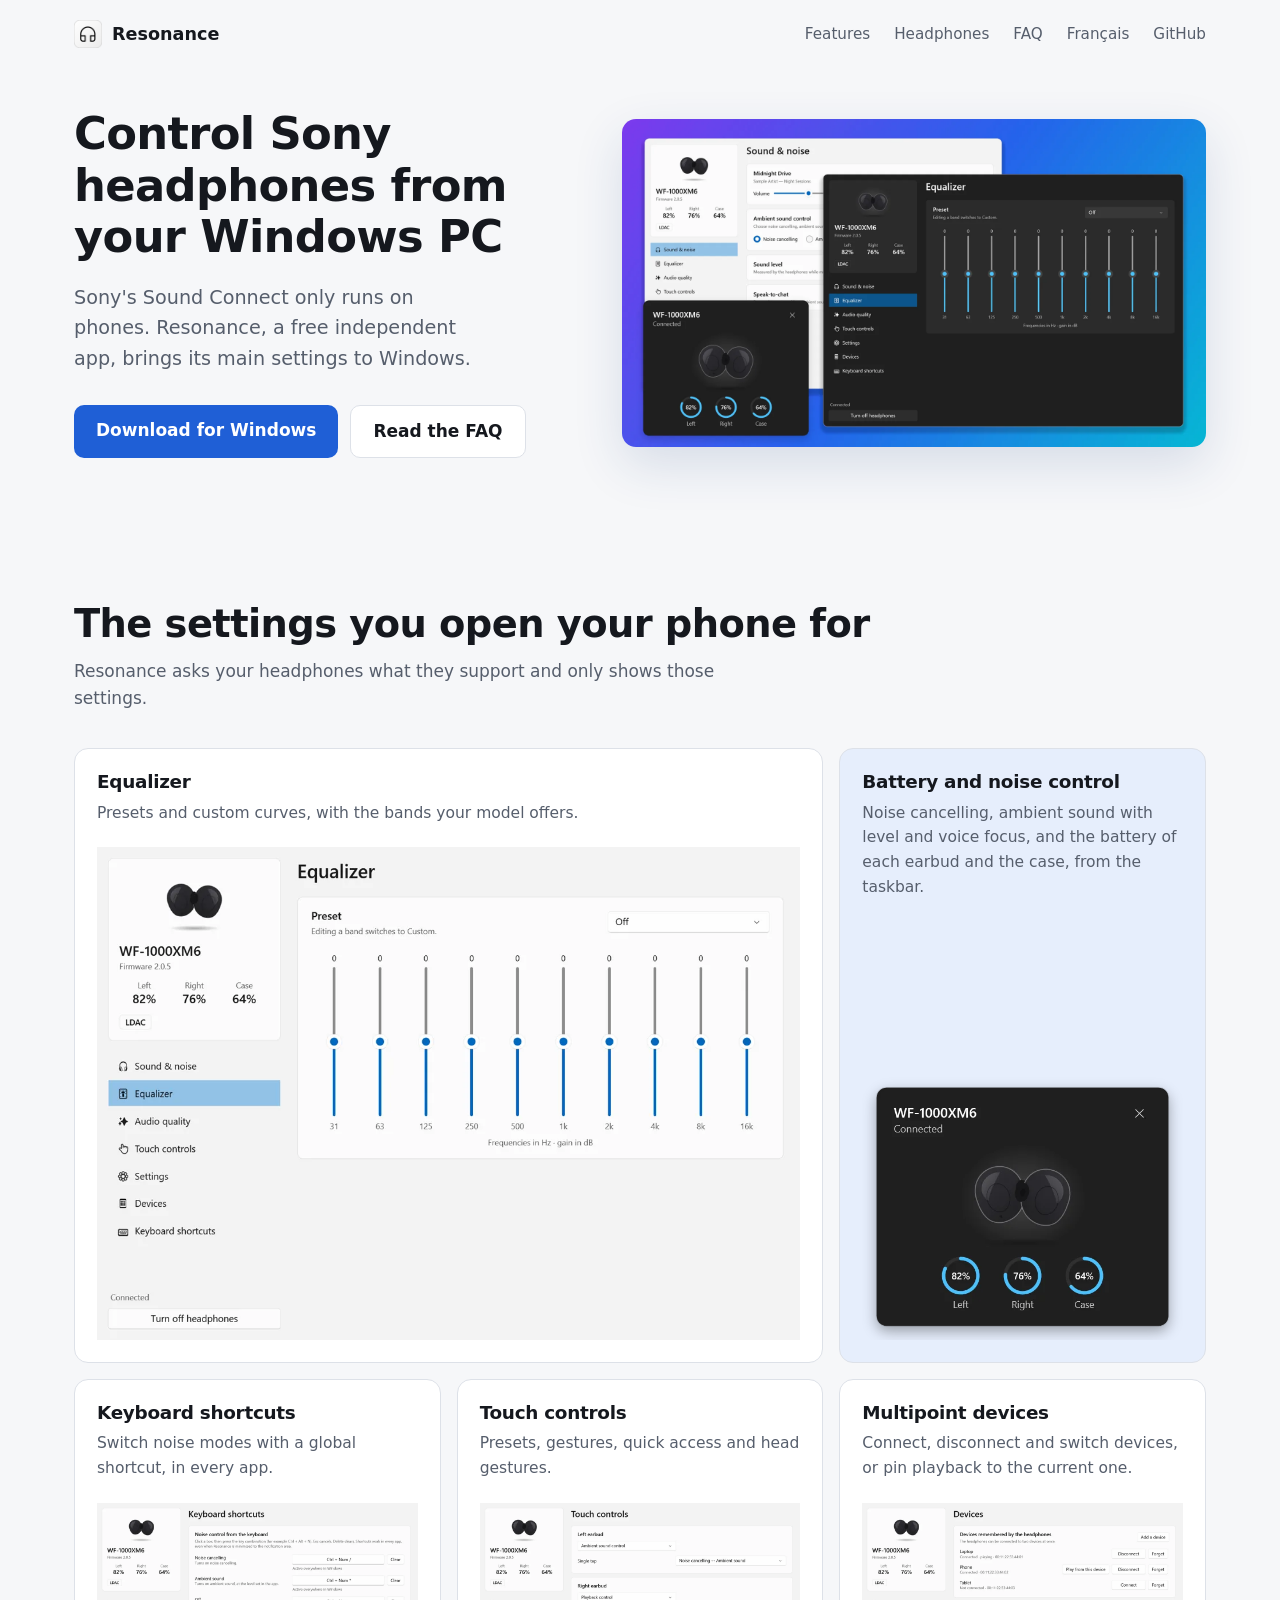
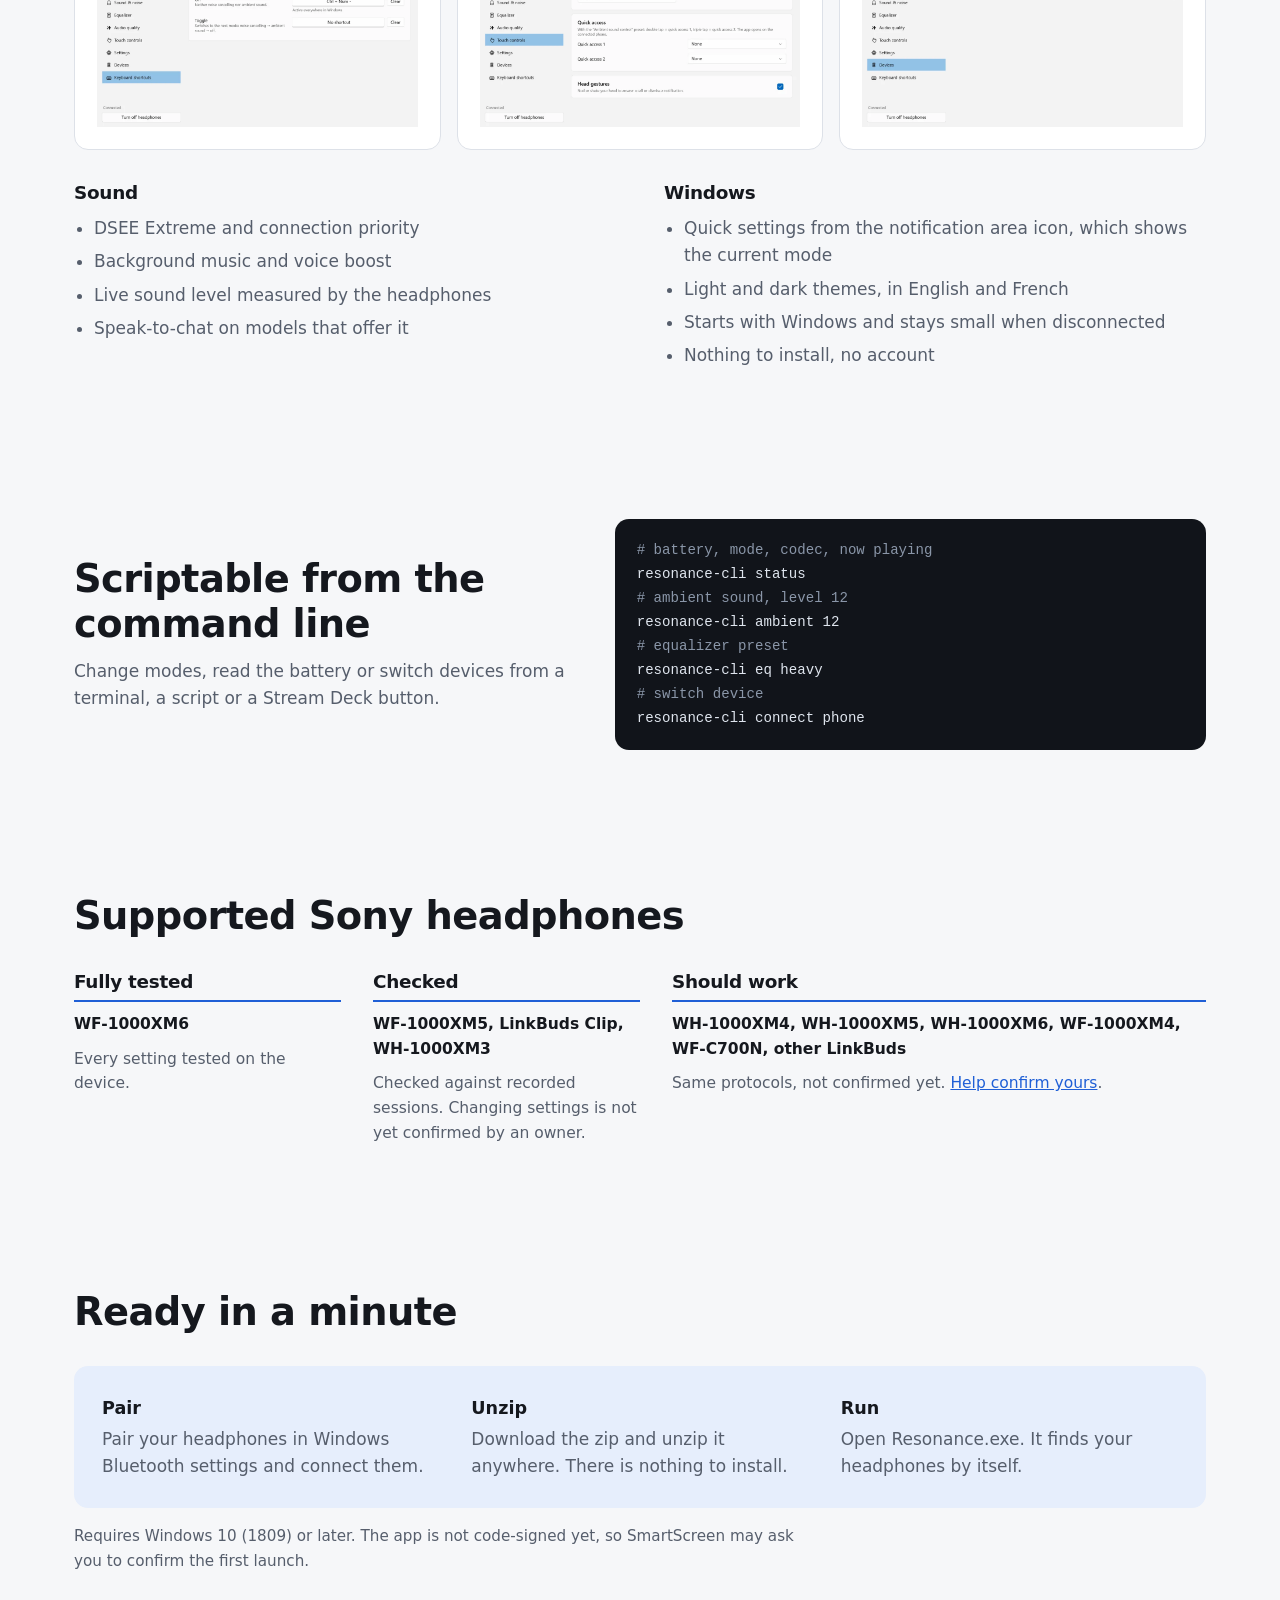
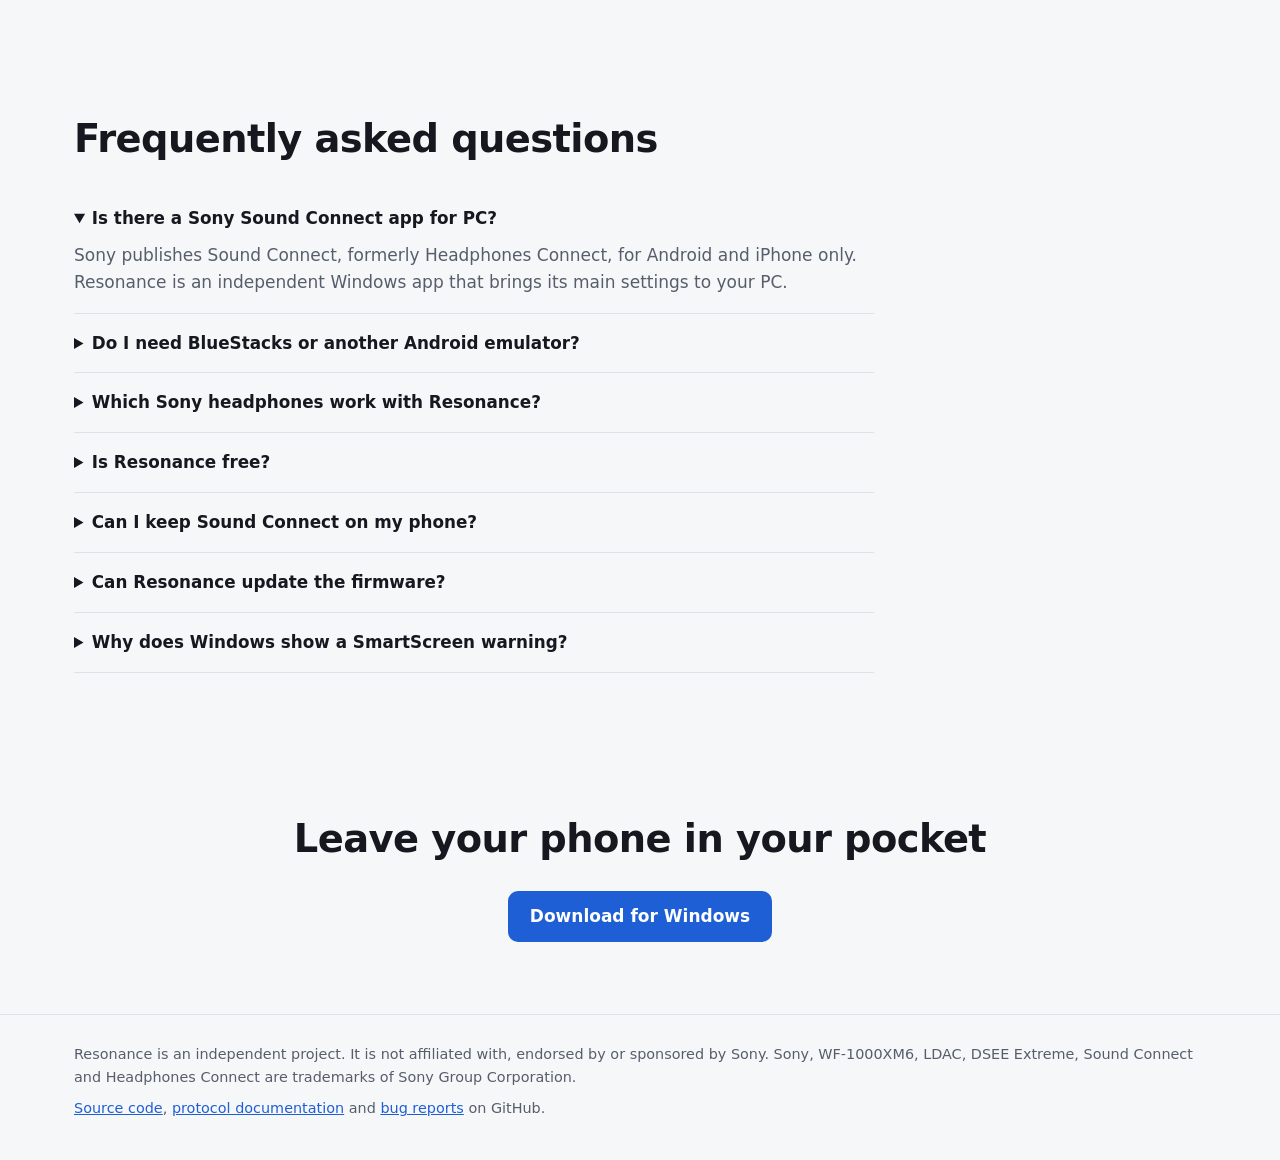
==== site/index.html @ 75f2cf94 "Add a website and answer common searches in the README Publish site/ with GitHub Pages: English and " ====
<!doctype html>
<html lang="en">
<head>
<meta charset="utf-8">
<meta name="viewport" content="width=device-width, initial-scale=1">
<title>Resonance: Sony Sound Connect alternative for Windows PC</title>
<meta name="description" content="Sony Sound Connect on PC: Resonance is a free, independent Windows app for WH-1000XM and WF-1000XM headphones. Noise cancelling, EQ, battery. No emulator.">
<link rel="canonical" href="https://firewall-code.github.io/Resonance-for-Sound-Connect/">
<link rel="alternate" hreflang="en" href="https://firewall-code.github.io/Resonance-for-Sound-Connect/">
<link rel="alternate" hreflang="fr" href="https://firewall-code.github.io/Resonance-for-Sound-Connect/fr/">
<link rel="alternate" hreflang="x-default" href="https://firewall-code.github.io/Resonance-for-Sound-Connect/">
<link rel="icon" href="favicon.ico">
<link rel="stylesheet" href="style.css">
<link rel="preload" as="image" href="images/hero.webp" fetchpriority="high">
<meta property="og:type" content="website">
<meta property="og:site_name" content="Resonance">
<meta property="og:title" content="Resonance: control Sony headphones from Windows">
<meta property="og:description" content="Sound Connect only runs on phones. Resonance brings noise cancelling, equalizer and battery to Windows. Free, independent, no emulator.">
<meta property="og:url" content="https://firewall-code.github.io/Resonance-for-Sound-Connect/">
<meta property="og:image" content="https://firewall-code.github.io/Resonance-for-Sound-Connect/images/social.png">
<meta property="og:image:width" content="1280">
<meta property="og:image:height" content="640">
<meta name="twitter:card" content="summary_large_image">
<script type="application/ld+json">
{
  "@context": "https://schema.org",
  "@type": "SoftwareApplication",
  "name": "Resonance",
  "alternateName": "Resonance for Sound Connect",
  "description": "Free, independent Windows app to control Sony headphones: noise cancelling, ambient sound, equalizer, battery, touch controls, keyboard shortcuts and a command line. Not affiliated with Sony.",
  "applicationCategory": "MultimediaApplication",
  "operatingSystem": "Windows 10, Windows 11",
  "url": "https://firewall-code.github.io/Resonance-for-Sound-Connect/",
  "downloadUrl": "https://github.com/FireWall-code/Resonance-for-Sound-Connect/releases/latest/download/Resonance-win-x64.zip",
  "screenshot": "https://firewall-code.github.io/Resonance-for-Sound-Connect/images/hero.webp",
  "license": "https://polyformproject.org/licenses/noncommercial/1.0.0/",
  "offers": { "@type": "Offer", "price": "0", "priceCurrency": "USD" }
}
</script>
<script type="application/ld+json">
{
  "@context": "https://schema.org",
  "@type": "FAQPage",
  "mainEntity": [
    { "@type": "Question", "name": "Is there a Sony Sound Connect app for PC?", "acceptedAnswer": { "@type": "Answer", "text": "Sony publishes Sound Connect, formerly Headphones Connect, for Android and iPhone only. Resonance is an independent Windows app that brings its main settings to your PC." } },
    { "@type": "Question", "name": "Do I need BlueStacks or another Android emulator?", "acceptedAnswer": { "@type": "Answer", "text": "No. Resonance is a native Windows app that talks to the headphones over Bluetooth. You do not need an emulator, a phone or a Sony account." } },
    { "@type": "Question", "name": "Which Sony headphones work with Resonance?", "acceptedAnswer": { "@type": "Answer", "text": "Every setting has been tested on the WF-1000XM6. The WF-1000XM5, LinkBuds Clip and WH-1000XM3 were checked against recorded sessions. The WH-1000XM4, WH-1000XM5, WH-1000XM6, WF-1000XM4, WF-C700N and other LinkBuds use the same protocols and should work, but are not confirmed yet." } },
    { "@type": "Question", "name": "Is Resonance free?", "acceptedAnswer": { "@type": "Answer", "text": "Yes, for personal and other noncommercial use, under the PolyForm Noncommercial License 1.0.0. The source code is public on GitHub. Commercial use needs the author's permission." } },
    { "@type": "Question", "name": "Can I keep Sound Connect on my phone?", "acceptedAnswer": { "@type": "Answer", "text": "Yes. Headphones accept one control app at a time, so Resonance lets go of them after a few minutes without use and takes them back when you need it. You can also hand them to the phone right away." } },
    { "@type": "Question", "name": "Can Resonance update the firmware?", "acceptedAnswer": { "@type": "Answer", "text": "No. Firmware files come from Sony's servers, so keep using the phone app for updates." } },
    { "@type": "Question", "name": "Why does Windows show a SmartScreen warning?", "acceptedAnswer": { "@type": "Answer", "text": "The app is not code-signed yet. Choose More info, then Run anyway. The source code and the build workflow are public on GitHub." } }
  ]
}
</script>
</head>
<body>
<header class="wrap">
  <nav aria-label="Main">
    <a class="brand" href="./"><img src="favicon.ico" width="28" height="28" alt="">Resonance</a>
    <a class="hide" href="#features">Features</a>
    <a class="hide" href="#headphones">Headphones</a>
    <a class="hide" href="#faq">FAQ</a>
    <a href="fr/" hreflang="fr" lang="fr">Français</a>
    <a href="https://github.com/FireWall-code/Resonance-for-Sound-Connect">GitHub</a>
  </nav>
</header>

<main>
  <div class="wrap hero">
    <div>
      <h1>Control Sony headphones from your Windows PC</h1>
      <p>Sony's Sound Connect only runs on phones. Resonance, a free independent app, brings its main settings to Windows.</p>
      <div class="actions">
        <a class="btn primary" href="https://github.com/FireWall-code/Resonance-for-Sound-Connect/releases/latest/download/Resonance-win-x64.zip">Download for Windows</a>
        <a class="btn secondary" href="#faq">Read the FAQ</a>
      </div>
    </div>
    <img src="images/hero.webp" width="1600" height="898" fetchpriority="high" alt="Resonance for Windows in light and dark themes, showing battery levels, noise cancelling and the connection card for Sony earbuds">
  </div>

  <section id="features">
    <div class="wrap">
      <h2>The settings you open your phone for</h2>
      <p>Resonance asks your headphones what they support and only shows those settings.</p>
      <div class="bento">
        <div class="cell wide">
          <h3>Equalizer</h3>
          <p>Presets and custom curves, with the bands your model offers.</p>
          <picture>
            <source media="(prefers-color-scheme: dark)" srcset="images/equalizer-dark.webp">
            <img src="images/equalizer-light.webp" width="1100" height="770" loading="lazy" alt="Resonance equalizer page with presets and frequency bands">
          </picture>
        </div>
        <div class="cell side">
          <h3>Battery and noise control</h3>
          <p>Noise cancelling, ambient sound with level and voice focus, and the battery of each earbud and the case, from the taskbar.</p>
          <img src="images/card.webp" width="561" height="467" loading="lazy" alt="Connection card showing the battery of the left earbud, right earbud and case">
        </div>
        <div class="cell third">
          <h3>Keyboard shortcuts</h3>
          <p>Switch noise modes with a global shortcut, in every app.</p>
          <picture>
            <source media="(prefers-color-scheme: dark)" srcset="images/shortcuts-dark.webp">
            <img src="images/shortcuts-light.webp" width="1100" height="770" loading="lazy" alt="Global keyboard shortcuts page for noise cancelling and ambient sound">
          </picture>
        </div>
        <div class="cell third">
          <h3>Touch controls</h3>
          <p>Presets, gestures, quick access and head gestures.</p>
          <picture>
            <source media="(prefers-color-scheme: dark)" srcset="images/touch-dark.webp">
            <img src="images/touch-light.webp" width="1100" height="770" loading="lazy" alt="Touch controls page for customizing earbud gestures">
          </picture>
        </div>
        <div class="cell third">
          <h3>Multipoint devices</h3>
          <p>Connect, disconnect and switch devices, or pin playback to the current one.</p>
          <picture>
            <source media="(prefers-color-scheme: dark)" srcset="images/devices-dark.webp">
            <img src="images/devices-light.webp" width="1100" height="770" loading="lazy" alt="Devices page listing the phone and laptop paired with the headphones">
          </picture>
        </div>
      </div>
      <div class="groups">
        <div>
          <h3>Sound</h3>
          <ul>
            <li>DSEE Extreme and connection priority</li>
            <li>Background music and voice boost</li>
            <li>Live sound level measured by the headphones</li>
            <li>Speak-to-chat on models that offer it</li>
          </ul>
        </div>
        <div>
          <h3>Windows</h3>
          <ul>
            <li>Quick settings from the notification area icon, which shows the current mode</li>
            <li>Light and dark themes, in English and French</li>
            <li>Starts with Windows and stays small when disconnected</li>
            <li>Nothing to install, no account</li>
          </ul>
        </div>
      </div>
    </div>
  </section>

  <section>
    <div class="wrap split">
      <div>
        <h2>Scriptable from the command line</h2>
        <p>Change modes, read the battery or switch devices from a terminal, a script or a Stream Deck button.</p>
      </div>
<pre><code><span class="c"># battery, mode, codec, now playing</span>
resonance-cli status
<span class="c"># ambient sound, level 12</span>
resonance-cli ambient 12
<span class="c"># equalizer preset</span>
resonance-cli eq heavy
<span class="c"># switch device</span>
resonance-cli connect phone</code></pre>
    </div>
  </section>

  <section id="headphones">
    <div class="wrap">
      <h2>Supported Sony headphones</h2>
      <div class="models">
        <div>
          <h3>Fully tested</h3>
          <p><strong>WF-1000XM6</strong></p>
          <p>Every setting tested on the device.</p>
        </div>
        <div>
          <h3>Checked</h3>
          <p><strong>WF-1000XM5, LinkBuds Clip, WH-1000XM3</strong></p>
          <p>Checked against recorded sessions. Changing settings is not yet confirmed by an owner.</p>
        </div>
        <div>
          <h3>Should work</h3>
          <p><strong>WH-1000XM4, WH-1000XM5, WH-1000XM6, WF-1000XM4, WF-C700N, other LinkBuds</strong></p>
          <p>Same protocols, not confirmed yet. <a href="https://github.com/FireWall-code/Resonance-for-Sound-Connect/blob/main/CONTRIBUTING.md#add-support-for-your-headphones">Help confirm yours</a>.</p>
        </div>
      </div>
    </div>
  </section>

  <section id="install">
    <div class="wrap">
      <h2>Ready in a minute</h2>
      <ol class="steps">
        <li><b>Pair</b>Pair your headphones in Windows Bluetooth settings and connect them.</li>
        <li><b>Unzip</b>Download the zip and unzip it anywhere. There is nothing to install.</li>
        <li><b>Run</b>Open Resonance.exe. It finds your headphones by itself.</li>
      </ol>
      <p class="note">Requires Windows 10 (1809) or later. The app is not code-signed yet, so SmartScreen may ask you to confirm the first launch.</p>
    </div>
  </section>

  <section id="faq">
    <div class="wrap">
      <h2>Frequently asked questions</h2>
      <div class="faq">
        <details open><summary>Is there a Sony Sound Connect app for PC?</summary><p>Sony publishes Sound Connect, formerly Headphones Connect, for Android and iPhone only. Resonance is an independent Windows app that brings its main settings to your PC.</p></details>
        <details><summary>Do I need BlueStacks or another Android emulator?</summary><p>No. Resonance is a native Windows app that talks to the headphones over Bluetooth. You do not need an emulator, a phone or a Sony account.</p></details>
        <details><summary>Which Sony headphones work with Resonance?</summary><p>Every setting has been tested on the WF-1000XM6. The WF-1000XM5, LinkBuds Clip and WH-1000XM3 were checked against recorded sessions. The WH-1000XM4, WH-1000XM5, WH-1000XM6, WF-1000XM4, WF-C700N and other LinkBuds use the same protocols and should work, but are not confirmed yet.</p></details>
        <details><summary>Is Resonance free?</summary><p>Yes, for personal and other noncommercial use, under the <a href="https://polyformproject.org/licenses/noncommercial/1.0.0/">PolyForm Noncommercial License 1.0.0</a>. The source code is public on GitHub. Commercial use needs the author's permission.</p></details>
        <details><summary>Can I keep Sound Connect on my phone?</summary><p>Yes. Headphones accept one control app at a time, so Resonance lets go of them after a few minutes without use and takes them back when you need it. You can also hand them to the phone right away.</p></details>
        <details><summary>Can Resonance update the firmware?</summary><p>No. Firmware files come from Sony's servers, so keep using the phone app for updates.</p></details>
        <details><summary>Why does Windows show a SmartScreen warning?</summary><p>The app is not code-signed yet. Choose More info, then Run anyway. The source code and the build workflow are public on GitHub.</p></details>
      </div>
    </div>
  </section>

  <div class="wrap end">
    <h2>Leave your phone in your pocket</h2>
    <div class="actions">
      <a class="btn primary" href="https://github.com/FireWall-code/Resonance-for-Sound-Connect/releases/latest/download/Resonance-win-x64.zip">Download for Windows</a>
    </div>
  </div>
</main>

<footer>
  <div class="wrap">
    <p>Resonance is an independent project. It is not affiliated with, endorsed by or sponsored by Sony. Sony, WF-1000XM6, LDAC, DSEE Extreme, Sound Connect and Headphones Connect are trademarks of Sony Group Corporation.</p>
    <p><a href="https://github.com/FireWall-code/Resonance-for-Sound-Connect">Source code</a>, <a href="https://github.com/FireWall-code/Resonance-for-Sound-Connect/blob/main/docs/PROTOCOL.md">protocol documentation</a> and <a href="https://github.com/FireWall-code/Resonance-for-Sound-Connect/issues">bug reports</a> on GitHub.</p>
  </div>
</footer>
</body>
</html>
---- site/style.css ----
/* Resonance landing page. No web fonts and no scripts, so it loads at once and every word is indexable. */
:root {
  color-scheme: light dark;
  --bg: #f6f7f9;
  --surface: #ffffff;
  --tint: #e6eefc;
  --text: #15181e;
  --muted: #565e6c;
  --line: #dde1e8;
  --accent: #1f5fd6;
  --on-accent: #ffffff;
  --radius: 14px;
  --shadow: 0 18px 50px rgb(31 66 130 / 0.14);
}
@media (prefers-color-scheme: dark) {
  :root {
    --bg: #101216;
    --surface: #181b21;
    --tint: #18253c;
    --text: #eef0f4;
    --muted: #a3abb8;
    --line: #2b3038;
    --accent: #7fb0ff;
    --on-accent: #0c1420;
    --shadow: 0 18px 50px rgb(0 0 0 / 0.45);
  }
}
* { box-sizing: border-box; }
html { scroll-behavior: smooth; }
body {
  margin: 0;
  background: var(--bg);
  color: var(--text);
  font: 17px/1.6 "Segoe UI Variable Text", "Segoe UI", system-ui, -apple-system, "Helvetica Neue", Arial, sans-serif;
}
img { display: block; max-width: 100%; height: auto; }
a { color: var(--accent); }
h1, h2, h3 { font-family: "Segoe UI Variable Display", "Segoe UI", system-ui, -apple-system, Arial, sans-serif; line-height: 1.15; letter-spacing: -0.015em; margin: 0; }
h1 { font-size: clamp(2.1rem, 3.5vw, 3rem); font-weight: 650; }
h2 { font-size: clamp(1.7rem, 3.2vw, 2.4rem); font-weight: 620; }
h3 { font-size: 1.15rem; font-weight: 620; }
p { margin: 0; }
.wrap { max-width: 1180px; margin: 0 auto; padding: 0 24px; }
section { padding: 72px 0; }
section > .wrap > h2 + p { margin-top: 12px; max-width: 65ch; color: var(--muted); }

nav { display: flex; align-items: center; gap: 24px; height: 68px; white-space: nowrap; }
nav .brand { display: flex; align-items: center; gap: 10px; color: var(--text); font-weight: 650; font-size: 1.1rem; text-decoration: none; margin-right: auto; }
nav a { color: var(--muted); text-decoration: none; font-size: 0.95rem; }
nav a:hover { color: var(--text); }

.hero { display: grid; grid-template-columns: 6fr 7fr; gap: 48px; align-items: center; padding: 40px 24px 72px; }
.hero p { margin-top: 20px; font-size: 1.2rem; color: var(--muted); max-width: 34ch; }
.actions { display: flex; flex-wrap: wrap; gap: 12px; margin-top: 30px; }
.btn { display: inline-block; padding: 12px 22px; border-radius: 10px; font-weight: 600; text-decoration: none; white-space: nowrap; transition: transform 0.15s ease, background-color 0.15s ease; }
.btn:active { transform: translateY(1px) scale(0.99); }
.btn.primary { background: var(--accent); color: var(--on-accent); }
.btn.primary:hover { transform: translateY(-1px); }
.btn.secondary { color: var(--text); border: 1px solid var(--line); background: var(--surface); }
.btn.secondary:hover { border-color: var(--muted); }
.hero img { border-radius: var(--radius); box-shadow: var(--shadow); }

.bento { display: grid; grid-template-columns: repeat(6, 1fr); gap: 16px; margin-top: 36px; }
.cell { background: var(--surface); border: 1px solid var(--line); border-radius: var(--radius); padding: 22px; overflow: hidden; display: flex; flex-direction: column; gap: 8px; }
.cell p { color: var(--muted); font-size: 0.97rem; }
.cell img { margin-top: auto; padding-top: 14px; }
.cell.wide { grid-column: span 4; }
.cell.side { grid-column: span 2; background: var(--tint); }
.cell.third { grid-column: span 2; }

.groups { display: grid; grid-template-columns: 1fr 1fr; gap: 48px; margin-top: 32px; }
.groups ul { margin: 12px 0 0; padding-left: 20px; color: var(--muted); }
.groups li { margin: 6px 0; }

.split { display: grid; grid-template-columns: 5fr 6fr; gap: 48px; align-items: center; }
.split p { margin-top: 12px; color: var(--muted); }
pre { margin: 0; padding: 20px 22px; border-radius: var(--radius); background: #11141a; color: #dfe5ee; font: 0.88rem/1.7 "Cascadia Code", Consolas, ui-monospace, monospace; overflow-x: auto; }
pre .c { color: #8a96a8; }

.models { display: grid; grid-template-columns: 1fr 1fr 2fr; gap: 32px; margin-top: 32px; }
.models h3 { padding-bottom: 8px; border-bottom: 2px solid var(--accent); }
.models p { margin-top: 10px; color: var(--muted); font-size: 0.97rem; }
.models strong { color: var(--text); font-weight: 600; }

ol.steps { list-style: none; counter-reset: step; padding: 0; margin: 32px 0 0; display: grid; grid-template-columns: repeat(3, 1fr); gap: 32px; background: var(--tint); padding: 28px; border-radius: var(--radius); }
ol.steps li { color: var(--muted); }
ol.steps b { display: block; color: var(--text); font-size: 1.1rem; margin-bottom: 4px; }
.note { margin-top: 16px; color: var(--muted); font-size: 0.95rem; max-width: 75ch; }

.faq { margin-top: 28px; max-width: 800px; }
details { border-bottom: 1px solid var(--line); padding: 16px 0; }
summary { cursor: pointer; font-weight: 600; font-size: 1.05rem; }
details p { margin-top: 10px; color: var(--muted); }

.end { text-align: center; padding: 72px 24px; }
.end .actions { justify-content: center; }
footer { border-top: 1px solid var(--line); padding: 28px 0 40px; color: var(--muted); font-size: 0.9rem; }
footer p + p { margin-top: 8px; }

@media (max-width: 860px) {
  section { padding: 48px 0; }
  nav { gap: 16px; }
  nav .hide { display: none; }
  .hero, .split, .groups, .models { grid-template-columns: 1fr; gap: 28px; }
  .hero p { max-width: none; }
  .bento { grid-template-columns: 1fr; }
  .cell.wide, .cell.side, .cell.third { grid-column: auto; }
  ol.steps { grid-template-columns: 1fr; gap: 20px; }
}
@media (prefers-reduced-motion: reduce) {
  html { scroll-behavior: auto; }
  .btn { transition: none; }
}
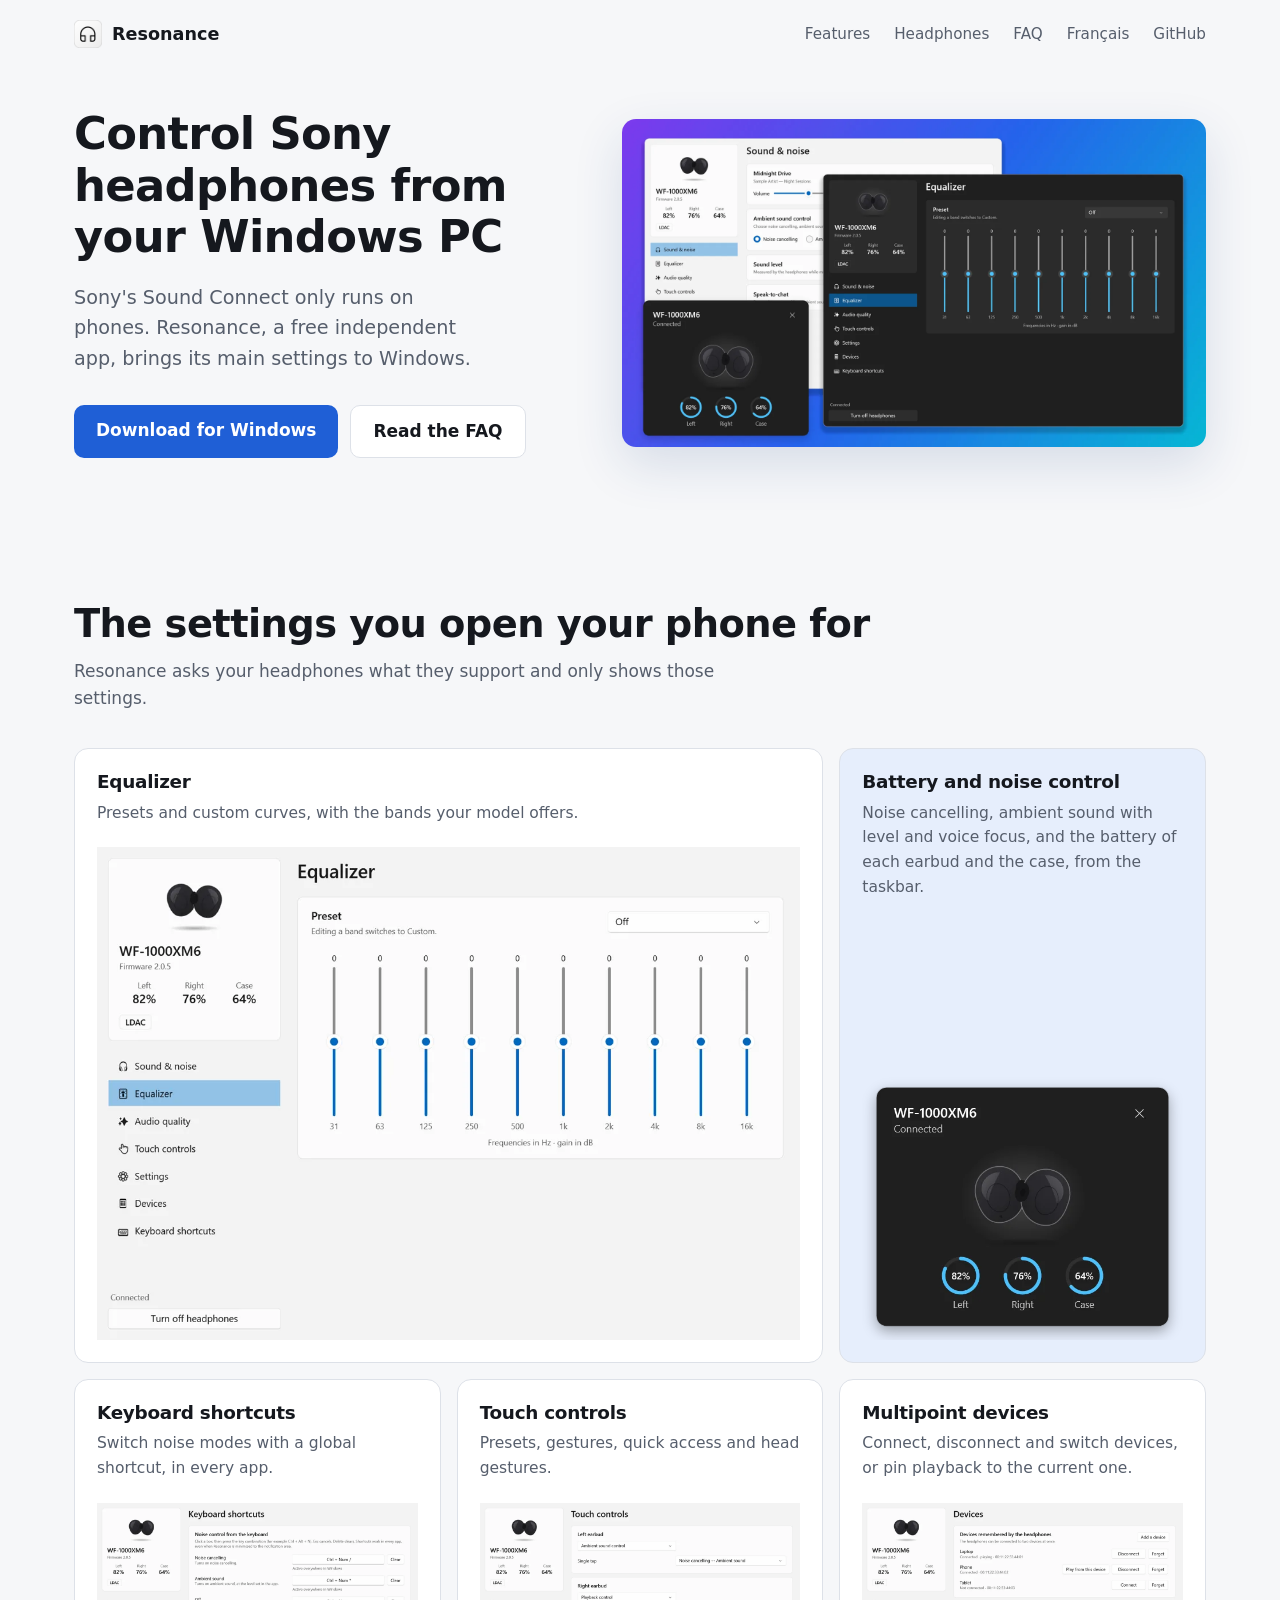
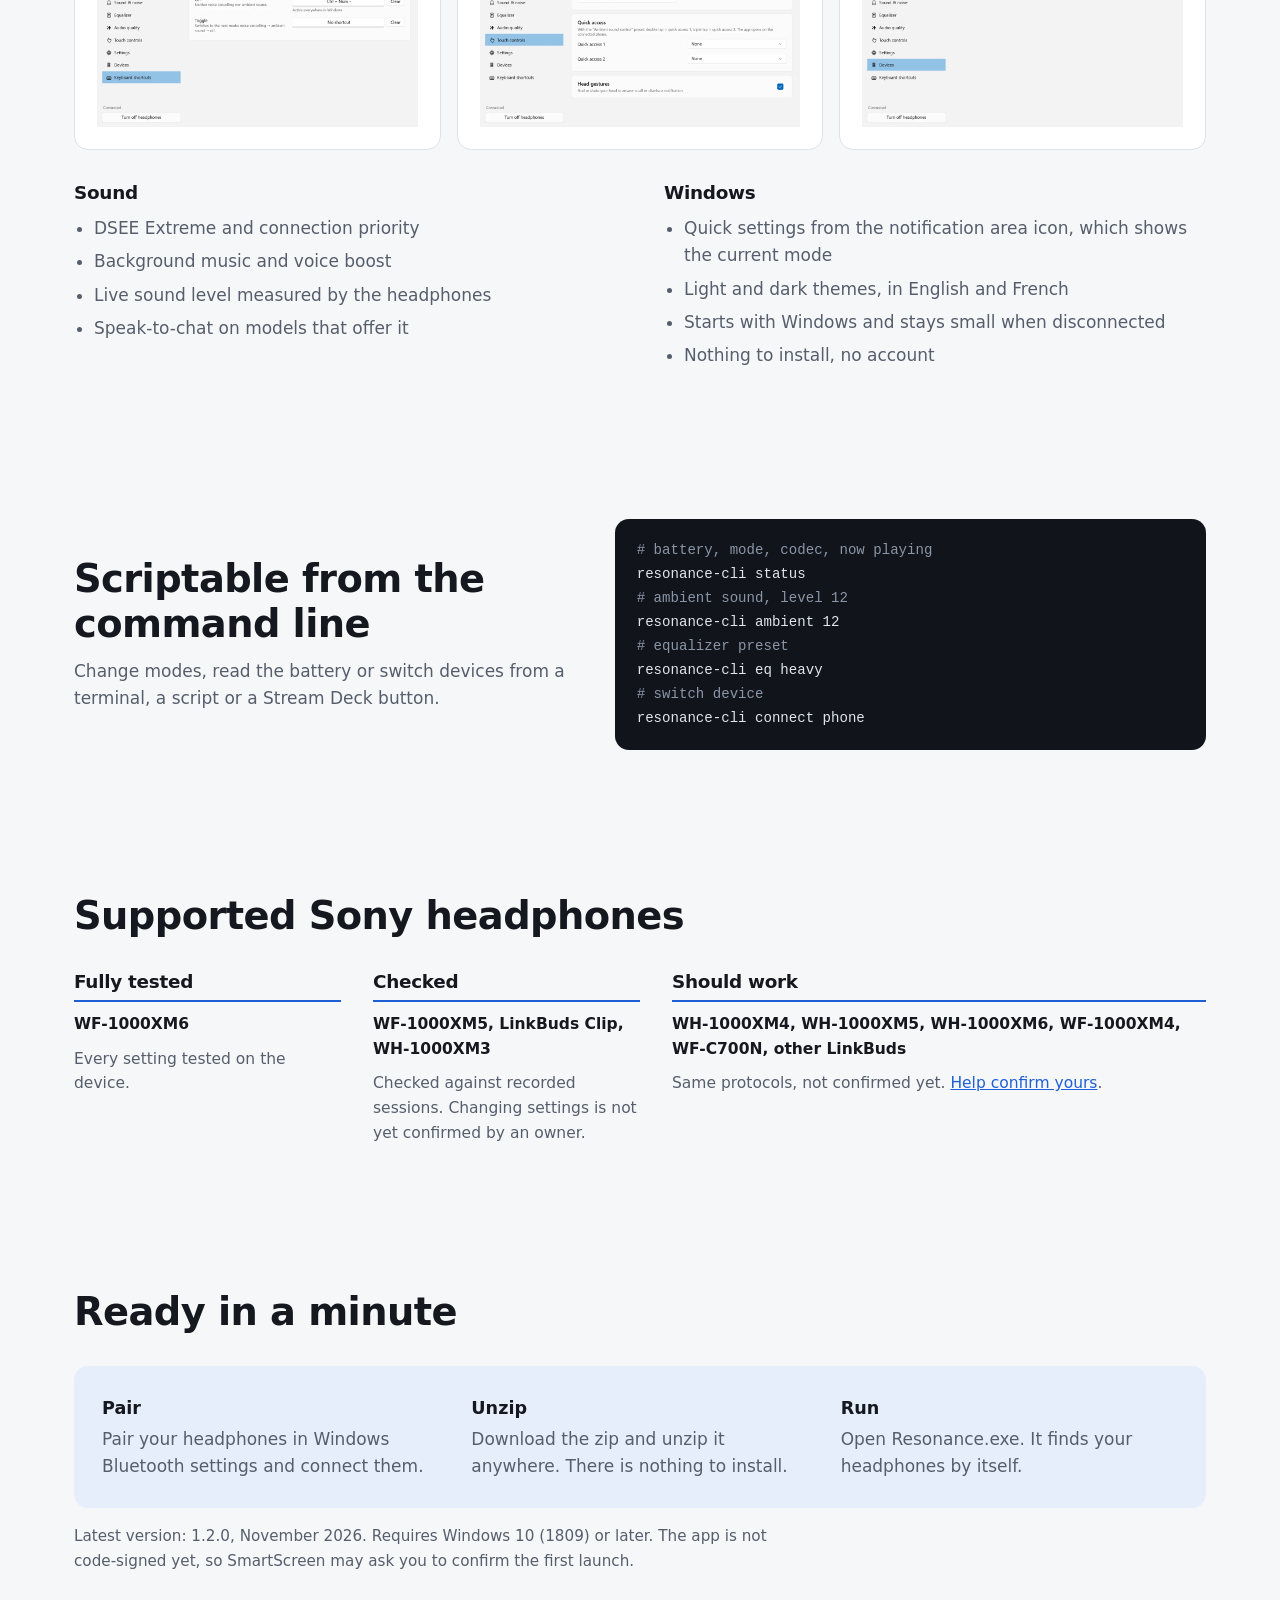
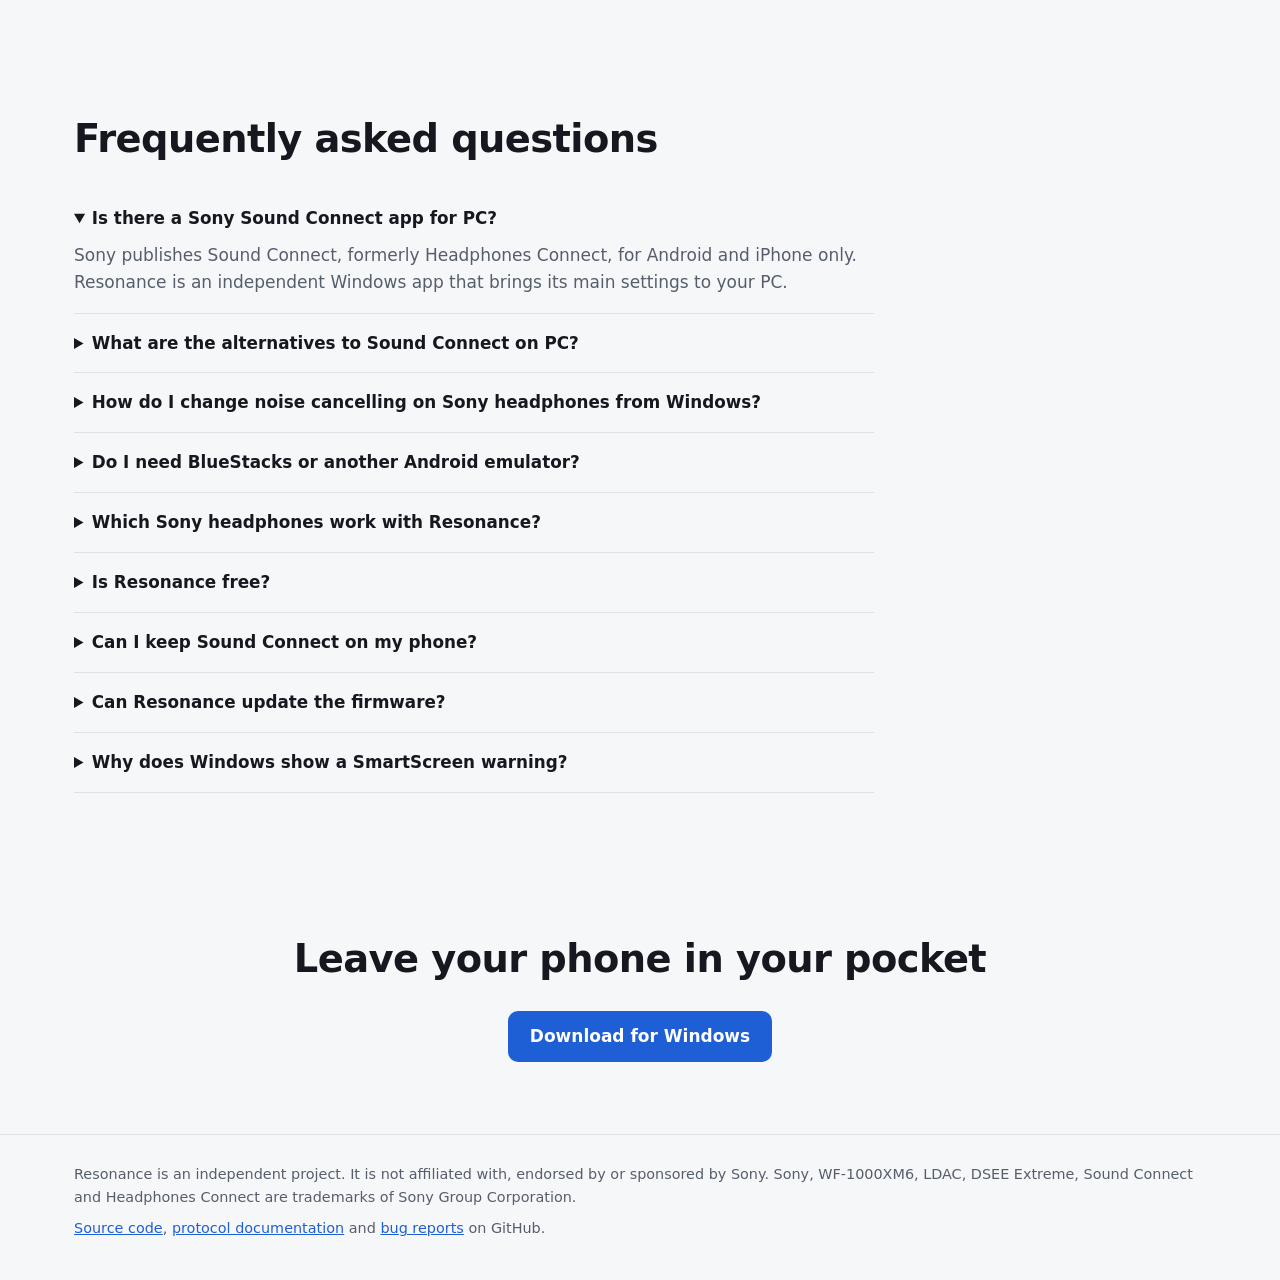
==== commit ba6d262d: "Make the site easier for AI assistants to read and cite Add llms.txt, richer structured data, two mo" ====
--- a/site/index.html
+++ b/site/index.html
@@ -9,6 +9,7 @@
 <link rel="alternate" hreflang="en" href="https://firewall-code.github.io/Resonance-for-Sound-Connect/">
 <link rel="alternate" hreflang="fr" href="https://firewall-code.github.io/Resonance-for-Sound-Connect/fr/">
 <link rel="alternate" hreflang="x-default" href="https://firewall-code.github.io/Resonance-for-Sound-Connect/">
+<link rel="alternate" type="text/plain" href="llms.txt" title="Summary for AI tools">
 <link rel="icon" href="favicon.ico">
 <link rel="stylesheet" href="style.css">
 <link rel="preload" as="image" href="images/hero.webp" fetchpriority="high">
@@ -34,7 +35,30 @@
   "downloadUrl": "https://github.com/FireWall-code/Resonance-for-Sound-Connect/releases/latest/download/Resonance-win-x64.zip",
   "screenshot": "https://firewall-code.github.io/Resonance-for-Sound-Connect/images/hero.webp",
   "license": "https://polyformproject.org/licenses/noncommercial/1.0.0/",
-  "offers": { "@type": "Offer", "price": "0", "priceCurrency": "USD" }
+  "offers": {
+    "@type": "Offer",
+    "price": "0",
+    "priceCurrency": "USD"
+  },
+  "softwareVersion": "1.2.0",
+  "dateModified": "2026-11-04",
+  "author": {
+    "@type": "Organization",
+    "name": "FireWall-code",
+    "url": "https://github.com/FireWall-code"
+  },
+  "sameAs": [
+    "https://github.com/FireWall-code/Resonance-for-Sound-Connect"
+  ],
+  "featureList": [
+    "Noise cancelling and ambient sound control",
+    "Equalizer presets and custom curves",
+    "Battery of each earbud, the case or the headband",
+    "Global keyboard shortcuts",
+    "Touch control settings",
+    "Multipoint device switching and playback pinning",
+    "Command line"
+  ]
 }
 </script>
 <script type="application/ld+json">
@@ -42,13 +66,78 @@
   "@context": "https://schema.org",
   "@type": "FAQPage",
   "mainEntity": [
-    { "@type": "Question", "name": "Is there a Sony Sound Connect app for PC?", "acceptedAnswer": { "@type": "Answer", "text": "Sony publishes Sound Connect, formerly Headphones Connect, for Android and iPhone only. Resonance is an independent Windows app that brings its main settings to your PC." } },
-    { "@type": "Question", "name": "Do I need BlueStacks or another Android emulator?", "acceptedAnswer": { "@type": "Answer", "text": "No. Resonance is a native Windows app that talks to the headphones over Bluetooth. You do not need an emulator, a phone or a Sony account." } },
-    { "@type": "Question", "name": "Which Sony headphones work with Resonance?", "acceptedAnswer": { "@type": "Answer", "text": "Every setting has been tested on the WF-1000XM6. The WF-1000XM5, LinkBuds Clip and WH-1000XM3 were checked against recorded sessions. The WH-1000XM4, WH-1000XM5, WH-1000XM6, WF-1000XM4, WF-C700N and other LinkBuds use the same protocols and should work, but are not confirmed yet." } },
-    { "@type": "Question", "name": "Is Resonance free?", "acceptedAnswer": { "@type": "Answer", "text": "Yes, for personal and other noncommercial use, under the PolyForm Noncommercial License 1.0.0. The source code is public on GitHub. Commercial use needs the author's permission." } },
-    { "@type": "Question", "name": "Can I keep Sound Connect on my phone?", "acceptedAnswer": { "@type": "Answer", "text": "Yes. Headphones accept one control app at a time, so Resonance lets go of them after a few minutes without use and takes them back when you need it. You can also hand them to the phone right away." } },
-    { "@type": "Question", "name": "Can Resonance update the firmware?", "acceptedAnswer": { "@type": "Answer", "text": "No. Firmware files come from Sony's servers, so keep using the phone app for updates." } },
-    { "@type": "Question", "name": "Why does Windows show a SmartScreen warning?", "acceptedAnswer": { "@type": "Answer", "text": "The app is not code-signed yet. Choose More info, then Run anyway. The source code and the build workflow are public on GitHub." } }
+    {
+      "@type": "Question",
+      "name": "Is there a Sony Sound Connect app for PC?",
+      "acceptedAnswer": {
+        "@type": "Answer",
+        "text": "Sony publishes Sound Connect, formerly Headphones Connect, for Android and iPhone only. Resonance is an independent Windows app that brings its main settings to your PC."
+      }
+    },
+    {
+      "@type": "Question",
+      "name": "What are the alternatives to Sound Connect on PC?",
+      "acceptedAnswer": {
+        "@type": "Answer",
+        "text": "You can use the phone app, run it in an Android emulator, or use an independent PC app. Besides Resonance, these include SonyHeadphonesClient, Sony Device Center, Sony Companion App and XMCompanion; their features and supported models differ. Resonance adds global keyboard shortcuts, a command line, touch control settings and multipoint device switching."
+      }
+    },
+    {
+      "@type": "Question",
+      "name": "How do I change noise cancelling on Sony headphones from Windows?",
+      "acceptedAnswer": {
+        "@type": "Answer",
+        "text": "Pair the headphones in Windows, open Resonance and click its icon in the notification area, then choose noise cancelling, ambient sound or off. You can also set a keyboard shortcut or run resonance-cli nc in a terminal."
+      }
+    },
+    {
+      "@type": "Question",
+      "name": "Do I need BlueStacks or another Android emulator?",
+      "acceptedAnswer": {
+        "@type": "Answer",
+        "text": "No. Resonance is a native Windows app that talks to the headphones over Bluetooth. You do not need an emulator, a phone or a Sony account."
+      }
+    },
+    {
+      "@type": "Question",
+      "name": "Which Sony headphones work with Resonance?",
+      "acceptedAnswer": {
+        "@type": "Answer",
+        "text": "Every setting has been tested on the WF-1000XM6. The WF-1000XM5, LinkBuds Clip and WH-1000XM3 were checked against recorded sessions. The WH-1000XM4, WH-1000XM5, WH-1000XM6, WF-1000XM4, WF-C700N and other LinkBuds use the same protocols and should work, but are not confirmed yet."
+      }
+    },
+    {
+      "@type": "Question",
+      "name": "Is Resonance free?",
+      "acceptedAnswer": {
+        "@type": "Answer",
+        "text": "Yes, for personal and other noncommercial use, under the PolyForm Noncommercial License 1.0.0. The source code is public on GitHub. Commercial use needs the author's permission."
+      }
+    },
+    {
+      "@type": "Question",
+      "name": "Can I keep Sound Connect on my phone?",
+      "acceptedAnswer": {
+        "@type": "Answer",
+        "text": "Yes. Headphones accept one control app at a time, so Resonance lets go of them after a few minutes without use and takes them back when you need it. You can also hand them to the phone right away."
+      }
+    },
+    {
+      "@type": "Question",
+      "name": "Can Resonance update the firmware?",
+      "acceptedAnswer": {
+        "@type": "Answer",
+        "text": "No. Firmware files come from Sony's servers, so keep using the phone app for updates."
+      }
+    },
+    {
+      "@type": "Question",
+      "name": "Why does Windows show a SmartScreen warning?",
+      "acceptedAnswer": {
+        "@type": "Answer",
+        "text": "The app is not code-signed yet. Choose More info, then Run anyway. The source code and the build workflow are public on GitHub."
+      }
+    }
   ]
 }
 </script>
@@ -192,7 +281,7 @@
         <li><b>Unzip</b>Download the zip and unzip it anywhere. There is nothing to install.</li>
         <li><b>Run</b>Open Resonance.exe. It finds your headphones by itself.</li>
       </ol>
-      <p class="note">Requires Windows 10 (1809) or later. The app is not code-signed yet, so SmartScreen may ask you to confirm the first launch.</p>
+      <p class="note">Latest version: 1.2.0, November 2026. Requires Windows 10 (1809) or later. The app is not code-signed yet, so SmartScreen may ask you to confirm the first launch.</p>
     </div>
   </section>
 
@@ -201,6 +290,8 @@
       <h2>Frequently asked questions</h2>
       <div class="faq">
         <details open><summary>Is there a Sony Sound Connect app for PC?</summary><p>Sony publishes Sound Connect, formerly Headphones Connect, for Android and iPhone only. Resonance is an independent Windows app that brings its main settings to your PC.</p></details>
+        <details><summary>What are the alternatives to Sound Connect on PC?</summary><p>You can use the phone app, run it in an Android emulator, or use an independent PC app. Besides Resonance, these include SonyHeadphonesClient, Sony Device Center, Sony Companion App and XMCompanion; their features and supported models differ. Resonance adds global keyboard shortcuts, a command line, touch control settings and multipoint device switching.</p></details>
+        <details><summary>How do I change noise cancelling on Sony headphones from Windows?</summary><p>Pair the headphones in Windows, open Resonance and click its icon in the notification area, then choose noise cancelling, ambient sound or off. You can also set a keyboard shortcut or run resonance-cli nc in a terminal.</p></details>
         <details><summary>Do I need BlueStacks or another Android emulator?</summary><p>No. Resonance is a native Windows app that talks to the headphones over Bluetooth. You do not need an emulator, a phone or a Sony account.</p></details>
         <details><summary>Which Sony headphones work with Resonance?</summary><p>Every setting has been tested on the WF-1000XM6. The WF-1000XM5, LinkBuds Clip and WH-1000XM3 were checked against recorded sessions. The WH-1000XM4, WH-1000XM5, WH-1000XM6, WF-1000XM4, WF-C700N and other LinkBuds use the same protocols and should work, but are not confirmed yet.</p></details>
         <details><summary>Is Resonance free?</summary><p>Yes, for personal and other noncommercial use, under the <a href="https://polyformproject.org/licenses/noncommercial/1.0.0/">PolyForm Noncommercial License 1.0.0</a>. The source code is public on GitHub. Commercial use needs the author's permission.</p></details>
